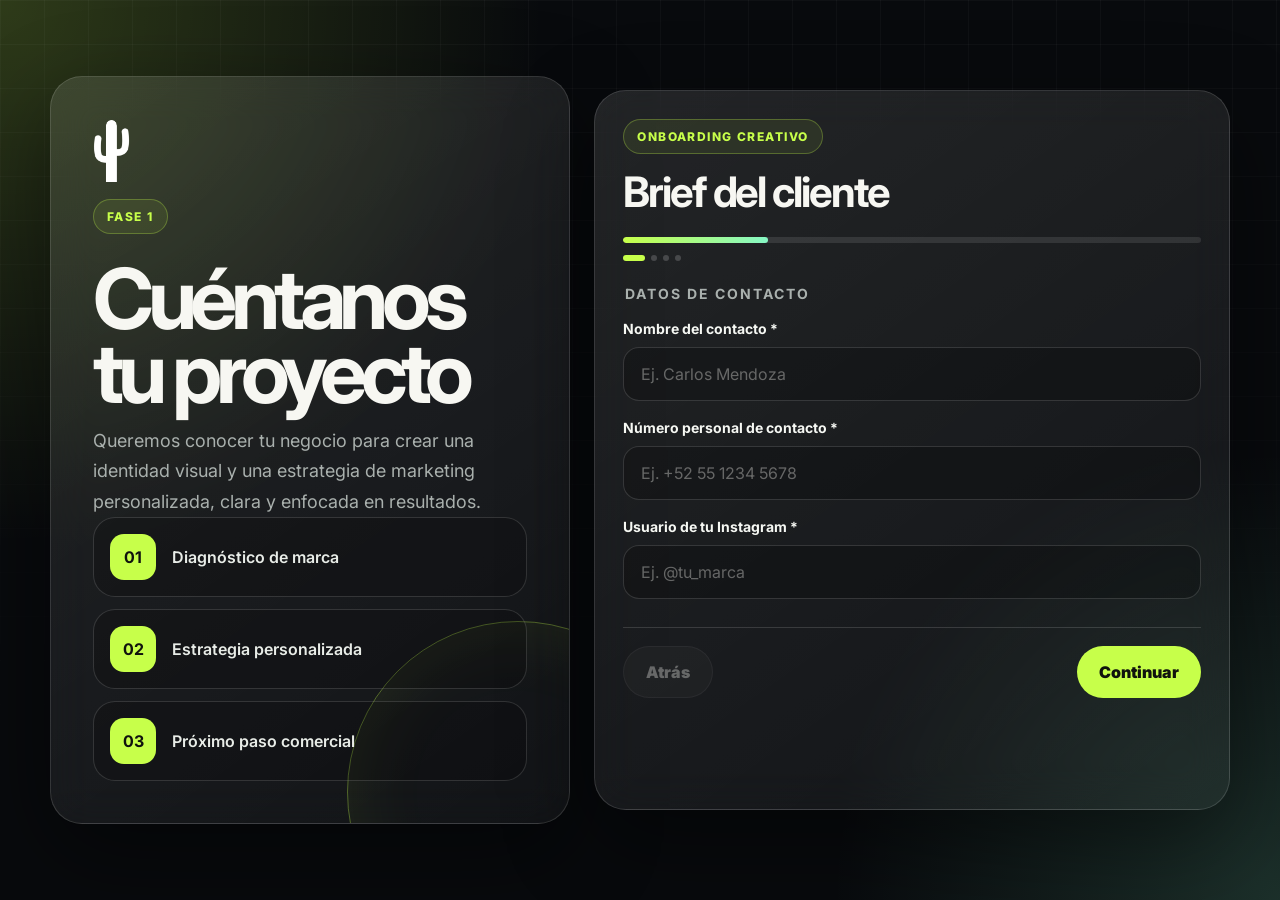
==== form/index.html @ e1feb00f "feat: landing page + reorganización de rutas - / → landing page con hero, servicios, proceso y CTA -" ====
<!DOCTYPE html>
<html lang="es">
<head>
  <meta charset="UTF-8" />
  <meta name="viewport" content="width=device-width, initial-scale=1.0, viewport-fit=cover" />
  <meta name="theme-color" content="#080a0d" />
  <meta name="apple-mobile-web-app-capable" content="yes" />
  <meta name="apple-mobile-web-app-status-bar-style" content="black-translucent" />
  <title>Kactus Agency | Cuéntanos tu Proyecto</title>
  <meta name="description" content="Formulario moderno para conocer tu negocio y crear una estrategia personalizada de marketing." />
  <link rel="preconnect" href="https://fonts.googleapis.com">
  <link rel="preconnect" href="https://fonts.gstatic.com" crossorigin>
  <link href="https://fonts.googleapis.com/css2?family=Inter:wght@400;500;600;700;800&display=swap" rel="stylesheet">
  <link rel="stylesheet" href="../styles.css" />
</head>
<body>
  <main class="page-shell">
    <section class="hero-panel" aria-label="Presentación del formulario">
      <img src="../logo.png" alt="Kactus Agency" class="brand-logo" />
      <div class="brand-pill">FASE 1</div>
      <h1>Cuéntanos tu proyecto</h1>
      <p>
        Queremos conocer tu negocio para crear una identidad visual y una estrategia de marketing
        personalizada, clara y enfocada en resultados.
      </p>

      <div class="hero-stats" aria-label="Beneficios">
        <article>
          <strong>01</strong>
          <span>Diagnóstico de marca</span>
        </article>
        <article>
          <strong>02</strong>
          <span>Estrategia personalizada</span>
        </article>
        <article>
          <strong>03</strong>
          <span>Próximo paso comercial</span>
        </article>
      </div>
    </section>

    <section class="form-panel" aria-label="Formulario de proyecto">
      <div class="form-header">
        <div>
          <span class="eyebrow">Onboarding creativo</span>
          <h2>Brief del cliente</h2>
        </div>
      </div>

      <div class="progress" aria-hidden="true">
        <div class="progress-bar" id="progressBar"></div>
      </div>
      <div class="step-dots" id="stepDots" aria-hidden="true"></div>

      <form id="projectForm" novalidate>

        <!-- Paso 1 -->
        <fieldset class="form-step is-active" data-step="1">
          <legend>Datos de contacto</legend>

          <label class="field">
            <span>Nombre del contacto *</span>
            <input type="text" name="nombre" placeholder="Ej. Carlos Mendoza" required />
            <small class="error">Escribe el nombre del contacto.</small>
          </label>

          <label class="field">
            <span>Número personal de contacto *</span>
            <input type="tel" name="telefono" placeholder="Ej. +52 55 1234 5678" required />
            <small class="error">Escribe un número válido.</small>
          </label>

          <label class="field">
            <span>Usuario de tu Instagram *</span>
            <input type="text" name="instagram" placeholder="Ej. @tu_marca" required />
            <small class="error">Escribe el usuario de Instagram.</small>
          </label>
        </fieldset>

        <!-- Paso 2 -->
        <fieldset class="form-step" data-step="2">
          <legend>Contexto del negocio</legend>

          <div class="field-group" data-required="true">
            <p>¿Tienes experiencia con otra agencia de marketing? *</p>
            <div class="options-grid" id="experienciaOpciones">
              <label class="option-card">
                <input type="radio" name="experiencia_agencia" value="Sí" required />
                <span>Sí</span>
              </label>
              <label class="option-card">
                <input type="radio" name="experiencia_agencia" value="No" />
                <span>No</span>
              </label>
              <label class="option-card">
                <input type="radio" name="experiencia_agencia" value="Lo hacemos nosotros mismos" />
                <span>Lo hacemos nosotros mismos</span>
              </label>
            </div>
            <small class="error">Selecciona una opción.</small>
          </div>

          <label class="field" id="fieldExperiencia">
            <span id="labelExperiencia">Describe tu experiencia *</span>
            <textarea name="descripcion_experiencia" rows="4"
              placeholder="Cuéntanos qué funcionó, qué no y qué quieres mejorar." required></textarea>
            <small class="error">Completa este campo.</small>
          </label>

          <label class="field">
            <span>¿A qué se dedica tu negocio? *</span>
            <textarea name="negocio" rows="3"
              placeholder="Ej. Restaurante, tienda de ropa, inmobiliaria, clínica, marca personal…" required></textarea>
            <small class="error">Cuéntanos a qué se dedica tu negocio.</small>
          </label>
        </fieldset>

        <!-- Paso 3 -->
        <fieldset class="form-step" data-step="3">
          <legend>Marketing y ventas</legend>

          <label class="field">
            <span>¿Cuál es el proceso que sigue una persona en redes sociales para convertirse en tu cliente? *</span>
            <textarea name="proceso_cliente" rows="4"
              placeholder="Ej. Mi cliente ve mi Instagram, me manda WhatsApp y compra por ese medio." required></textarea>
            <small class="error">Explica el proceso actual.</small>
          </label>

          <div class="field-group" data-required="true">
            <p>¿Qué te gustaría lograr con el marketing? *</p>
            <div class="options-grid">
              <label class="option-card">
                <input type="checkbox" name="objetivos" value="Atraer clientes" />
                <span>Atraer clientes</span>
              </label>
              <label class="option-card">
                <input type="checkbox" name="objetivos" value="Vender más" />
                <span>Vender más</span>
              </label>
              <label class="option-card">
                <input type="checkbox" name="objetivos" value="Mejorar imagen" />
                <span>Mejorar imagen</span>
              </label>
            </div>
            <small class="error">Elige al menos un objetivo.</small>
          </div>

          <div class="field-group" data-required="true">
            <p>¿Qué servicio buscas? *</p>
            <div class="options-stack">
              <label class="option-card wide">
                <input type="checkbox" name="servicios" value="Creación de contenido" />
                <span>Creación de contenido para redes sociales <em>(Reels, fotografías profesionales y diseños)</em></span>
              </label>
              <label class="option-card wide">
                <input type="checkbox" name="servicios" value="Meta Ads" />
                <span>Anuncios de Facebook e Instagram para tu negocio</span>
              </label>
              <label class="option-card wide">
                <input type="checkbox" name="servicios" value="Apoyo comercial" />
                <span>Herramientas para vender más <em>(Apoyo comercial)</em></span>
              </label>
            </div>
            <small class="error">Elige al menos un servicio.</small>
          </div>
        </fieldset>

        <!-- Paso 4 -->
        <fieldset class="form-step" data-step="4">
          <legend>Inversión y próximos pasos</legend>

          <label class="field">
            <span>¿Cuáles son las marcas que se asimilan a tu concepto? *</span>
            <textarea name="referencias" rows="3"
              placeholder="Agrega sus usuarios de Instagram o enlaces." required></textarea>
            <small class="error">Agrega al menos una referencia.</small>
          </label>

          <label class="field">
            <span>¿En qué crees que podemos ayudarte? *</span>
            <textarea name="ayuda" rows="4"
              placeholder="Ej. Mejorar contenido, aumentar leads, ordenar ventas, lanzar campaña…" required></textarea>
            <small class="error">Cuéntanos cómo podemos ayudarte.</small>
          </label>

          <div class="field-group" data-required="true">
            <p>¿Cuánto estás dispuesto a invertir mensualmente para escalar tu negocio si los resultados son medibles? *</p>
            <div class="options-stack">
              <label class="option-card wide">
                <input type="radio" name="inversion" value="$10,000 – $12,000 MXN" required />
                <span>$10,000 – $12,000 MXN <em>· Contenido</em></span>
              </label>
              <label class="option-card wide">
                <input type="radio" name="inversion" value="$12,000 – $15,000 MXN" />
                <span>$12,000 – $15,000 MXN <em>· Anuncios, contenido y apoyo comercial</em></span>
              </label>
              <label class="option-card wide">
                <input type="radio" name="inversion" value="$15,000 – $20,000 MXN" />
                <span>$15,000 – $20,000 MXN <em>· Anuncios, contenido y apoyo comercial</em></span>
              </label>
            </div>
            <small class="error">Selecciona una inversión.</small>
          </div>

          <label class="field">
            <span>¿Cuánto vende actualmente tu marca sin redes sociales?</span>
            <input type="text" name="ventas_actuales"
              placeholder="No es necesario aquí, podemos verlo en la llamada de la etapa 2." />
          </label>

          <label class="field">
            <span>¿Quién cierra las ventas actualmente? *</span>
            <input type="text" name="cierre_ventas"
              placeholder="Ej. Yo, un vendedor, recepción, WhatsApp, equipo comercial…" required />
            <small class="error">Indica quién cierra las ventas.</small>
          </label>

          <label class="field">
            <span>¿Cuándo te gustaría comenzar? *</span>
            <input type="date" name="fecha_inicio" required />
            <small class="error">Selecciona una fecha.</small>
          </label>

          <label class="field">
            <span>Información extra</span>
            <textarea name="info_extra" rows="4"
              placeholder="Si tienes una idea concreta o quieres agregar información que nos ayude a entender mejor el proyecto, agrégala aquí. (Mientras más detalles, mejor.)"></textarea>
          </label>
        </fieldset>

        <div class="form-actions">
          <button class="btn ghost" type="button" id="prevBtn">Atrás</button>
          <button class="btn primary" type="button" id="nextBtn">Continuar</button>
          <button class="btn primary is-hidden" type="submit" id="submitBtn">Enviar briefing</button>
        </div>
      </form>

    </section>
  </main>

  <div class="modal-overlay" id="modalOverlay" hidden>
    <div class="success-card" id="successCard">
      <img src="../logo.png" alt="Kactus Agency" class="brand-logo modal-logo" />
      <svg class="success-check" viewBox="0 0 52 52" xmlns="http://www.w3.org/2000/svg" aria-hidden="true">
        <circle class="check-circle" pathLength="100" cx="26" cy="26" r="23" fill="none"/>
        <path class="check-mark" pathLength="100" fill="none" d="M14.1 27.2l7.1 7.2 16.7-16.8"/>
      </svg>
      <h3>¡Fase 1 terminada!</h3>
      <p>Tus respuestas están listas. Envíalas a Kactus Agency por WhatsApp, por correo o por ambos.</p>
      <div class="modal-actions">
        <div class="modal-split">
          <button class="btn wa-btn" type="button" id="waBtn">
            <svg width="17" height="17" viewBox="0 0 24 24" fill="currentColor" aria-hidden="true"><path d="M17.472 14.382c-.297-.149-1.758-.867-2.03-.967-.273-.099-.471-.148-.67.15-.197.297-.767.966-.94 1.164-.173.199-.347.223-.644.075-.297-.15-1.255-.463-2.39-1.475-.883-.788-1.48-1.761-1.653-2.059-.173-.297-.018-.458.13-.606.134-.133.298-.347.446-.52.149-.174.198-.298.298-.497.099-.198.05-.371-.025-.52-.075-.149-.669-1.612-.916-2.207-.242-.579-.487-.5-.669-.51-.173-.008-.371-.01-.57-.01-.198 0-.52.074-.792.372-.272.297-1.04 1.016-1.04 2.479 0 1.462 1.065 2.875 1.213 3.074.149.198 2.096 3.2 5.077 4.487.709.306 1.262.489 1.694.625.712.227 1.36.195 1.871.118.571-.085 1.758-.719 2.006-1.413.248-.694.248-1.289.173-1.413-.074-.124-.272-.198-.57-.347m-5.421 7.403h-.004a9.87 9.87 0 0 1-5.031-1.378l-.361-.214-3.741.982.998-3.648-.235-.374a9.86 9.86 0 0 1-1.51-5.26c.001-5.45 4.436-9.884 9.888-9.884 2.64 0 5.122 1.03 6.988 2.898a9.825 9.825 0 0 1 2.893 6.994c-.003 5.45-4.437 9.884-9.885 9.884m8.413-18.297A11.815 11.815 0 0 0 12.05 0C5.495 0 .16 5.335.157 11.892c0 2.096.547 4.142 1.588 5.945L.057 24l6.305-1.654a11.882 11.882 0 0 0 5.683 1.448h.005c6.554 0 11.89-5.335 11.893-11.893a11.821 11.821 0 0 0-3.48-8.413Z"/></svg>
            <span>WhatsApp</span>
          </button>
          <button class="btn ghost" type="button" id="emailBtn">
            <svg width="17" height="17" viewBox="0 0 24 24" fill="none" stroke="currentColor" stroke-width="2" stroke-linecap="round" stroke-linejoin="round" aria-hidden="true"><rect width="20" height="16" x="2" y="4" rx="2"/><path d="m22 7-8.97 5.7a1.94 1.94 0 0 1-2.06 0L2 7"/></svg>
            <span>Correo</span>
          </button>
        </div>
        <button class="btn primary" type="button" id="ambosBtn">
          <span>Enviar para ambos</span>
        </button>
      </div>
      <button class="btn-link" type="button" id="resetBtn">Enviar otro formulario</button>
    </div>
  </div>

  <script src="../script.js"></script>
</body>
</html>
---- styles.css ----
:root {
  --bg: #080a0d;
  --panel: rgba(255, 255, 255, 0.08);
  --panel-strong: rgba(255, 255, 255, 0.13);
  --text: #f7f7f2;
  --muted: #a9b0ad;
  --line: rgba(255, 255, 255, 0.14);
  --accent: #c7ff4a;
  --accent-2: #86f7c5;
  --danger: #ff6b6b;
  --radius-xl: 32px;
  --radius-lg: 22px;
  --radius-md: 16px;
  --shadow: 0 30px 90px rgba(0, 0, 0, 0.45);
}

* {
  box-sizing: border-box;
}

html {
  scroll-behavior: smooth;
}

body {
  margin: 0;
  min-height: 100vh;
  font-family: "Inter", system-ui, -apple-system, BlinkMacSystemFont, "Segoe UI", sans-serif;
  color: var(--text);
  background:
    radial-gradient(circle at top left, rgba(199, 255, 74, 0.20), transparent 34rem),
    radial-gradient(circle at bottom right, rgba(134, 247, 197, 0.16), transparent 28rem),
    var(--bg);
}

body::before {
  content: "";
  position: fixed;
  inset: 0;
  pointer-events: none;
  background-image: linear-gradient(rgba(255,255,255,0.03) 1px, transparent 1px), linear-gradient(90deg, rgba(255,255,255,0.03) 1px, transparent 1px);
  background-size: 44px 44px;
  mask-image: linear-gradient(to bottom, black, transparent 88%);
}

button,
input,
textarea {
  font: inherit;
}

.page-shell {
  width: min(1180px, calc(100% - 32px));
  margin: 0 auto;
  min-height: 100vh;
  display: grid;
  grid-template-columns: 0.9fr 1.1fr;
  gap: 24px;
  align-items: center;
  padding: 36px 0;
}

.hero-panel,
.form-panel {
  position: relative;
  border: 1px solid var(--line);
  background: linear-gradient(145deg, rgba(255,255,255,0.11), rgba(255,255,255,0.045));
  backdrop-filter: blur(22px);
  box-shadow: var(--shadow);
}

.hero-panel {
  min-height: 720px;
  border-radius: var(--radius-xl);
  padding: 42px;
  overflow: hidden;
  display: flex;
  flex-direction: column;
  justify-content: space-between;
}

.hero-panel::after {
  content: "";
  position: absolute;
  right: -120px;
  bottom: -140px;
  width: 340px;
  height: 340px;
  border-radius: 999px;
  border: 1px solid rgba(199, 255, 74, 0.35);
  box-shadow: inset 0 0 80px rgba(199, 255, 74, 0.08);
}

.brand-logo {
  height: 64px;
  width: auto;
  display: block;
  align-self: flex-start;
  margin-bottom: 16px;
  animation: flotar 4s ease-in-out infinite;
}

@keyframes flotar {
  0%, 100% { transform: translateY(0);    }
  50%       { transform: translateY(-8px); }
}

.modal-logo {
  height: 48px;
  margin: 0 auto 20px;
}

.brand-pill,
.eyebrow {
  width: fit-content;
  display: inline-flex;
  align-items: center;
  gap: 8px;
  border: 1px solid rgba(199, 255, 74, 0.28);
  color: var(--accent);
  background: rgba(199, 255, 74, 0.08);
  padding: 9px 13px;
  border-radius: 999px;
  font-size: 12px;
  font-weight: 800;
  letter-spacing: 0.12em;
  text-transform: uppercase;
}

.hero-panel h1 {
  max-width: 520px;
  margin: 28px 0 16px;
  font-size: clamp(48px, 7vw, 84px);
  line-height: 0.88;
  letter-spacing: -0.075em;
}

.hero-panel p {
  max-width: 500px;
  margin: 0;
  color: var(--muted);
  font-size: 18px;
  line-height: 1.7;
}

.hero-stats {
  position: relative;
  z-index: 1;
  display: grid;
  gap: 12px;
}

.hero-stats article {
  display: flex;
  align-items: center;
  gap: 16px;
  padding: 16px;
  border: 1px solid var(--line);
  border-radius: var(--radius-lg);
  background: rgba(0, 0, 0, 0.18);
}

.hero-stats strong {
  display: grid;
  place-items: center;
  width: 46px;
  height: 46px;
  border-radius: 14px;
  color: #10130d;
  background: var(--accent);
}

.hero-stats span {
  color: #e8ece7;
  font-weight: 600;
}

.form-panel {
  border-radius: var(--radius-xl);
  padding: 28px;
  min-height: 720px;
}

.form-header {
  display: flex;
  align-items: flex-start;
  justify-content: space-between;
  gap: 16px;
  margin-bottom: 20px;
}

.form-header h2 {
  margin: 12px 0 0;
  font-size: clamp(28px, 4vw, 42px);
  letter-spacing: -0.05em;
}


.progress {
  width: 100%;
  height: 6px;
  overflow: hidden;
  border-radius: 999px;
  background: rgba(255, 255, 255, 0.10);
  margin-bottom: 12px;
}

.step-dots {
  display: flex;
  gap: 6px;
  margin-bottom: 24px;
}

.step-dot {
  height: 6px;
  width: 6px;
  border-radius: 999px;
  background: rgba(255, 255, 255, 0.18);
  transition: width 260ms ease, background 260ms ease;
}

.step-dot.is-done {
  background: rgba(199, 255, 74, 0.45);
}

.step-dot.is-active {
  width: 22px;
  background: var(--accent);
}

.progress-bar {
  height: 100%;
  width: 25%;
  border-radius: inherit;
  background: linear-gradient(90deg, var(--accent), var(--accent-2));
  transition: width 260ms ease;
}

form {
  display: block;
}

fieldset {
  margin: 0;
  padding: 0;
  border: 0;
}

legend {
  margin-bottom: 18px;
  font-size: 14px;
  color: var(--muted);
  font-weight: 700;
  text-transform: uppercase;
  letter-spacing: 0.14em;
}

.form-step {
  display: none;
  animation: fadeUp 240ms ease;
}

.form-step.is-active {
  display: grid;
  gap: 18px;
}

.field,
.field-group {
  display: grid;
  gap: 10px;
}

.field span,
.field-group p {
  margin: 0;
  color: #f6f8f3;
  font-size: 14px;
  font-weight: 700;
}

input,
textarea {
  width: 100%;
  border: 1px solid var(--line);
  border-radius: var(--radius-md);
  outline: none;
  color: var(--text);
  background: rgba(0, 0, 0, 0.22);
  padding: 16px 17px;
  transition: border-color 160ms ease, background 160ms ease, transform 160ms ease;
}

input[type="date"] {
  color-scheme: dark;
}

textarea {
  resize: vertical;
  min-height: 116px;
}

input:focus,
textarea:focus {
  border-color: rgba(199, 255, 74, 0.78);
  background: rgba(0, 0, 0, 0.34);
}

input::placeholder,
textarea::placeholder {
  color: rgba(247, 247, 242, 0.36);
}

.options-grid,
.options-stack {
  display: grid;
  gap: 12px;
}

.options-grid {
  grid-template-columns: repeat(3, 1fr);
}

.option-card {
  position: relative;
  min-height: 68px;
  display: flex;
  align-items: center;
  justify-content: center;
  gap: 10px;
  padding: 14px;
  text-align: center;
  cursor: pointer;
  border: 1px solid var(--line);
  border-radius: var(--radius-md);
  background: rgba(0, 0, 0, 0.22);
  transition: border-color 160ms ease, transform 160ms ease, background 160ms ease;
}

.option-card.wide {
  justify-content: flex-start;
  text-align: left;
}

.option-card:hover {
  transform: translateY(-1px);
  border-color: rgba(199, 255, 74, 0.36);
  background: rgba(255, 255, 255, 0.08);
}

.option-card input {
  position: absolute;
  opacity: 0;
  pointer-events: none;
}

.option-card span {
  color: #edf0ea;
  font-size: 14px;
  font-weight: 700;
}

.option-card span em {
  display: block;
  font-style: normal;
  font-weight: 500;
  color: var(--muted);
  font-size: 12px;
  margin-top: 2px;
}

.option-card:has(input:checked) {
  border-color: rgba(199, 255, 74, 0.85);
  background: rgba(199, 255, 74, 0.12);
}

.option-card:has(input:checked)::after {
  content: "✓";
  display: grid;
  place-items: center;
  width: 24px;
  height: 24px;
  margin-left: auto;
  border-radius: 999px;
  color: #10130d;
  background: var(--accent);
  font-size: 13px;
  font-weight: 900;
}

.error {
  display: none;
  color: var(--danger);
  font-size: 12px;
  font-weight: 700;
}

.field.is-invalid input,
.field.is-invalid textarea,
.field-group.is-invalid .option-card {
  border-color: rgba(255, 107, 107, 0.78);
}

.field.is-invalid .error,
.field-group.is-invalid .error {
  display: block;
}

.form-actions {
  display: flex;
  justify-content: space-between;
  gap: 12px;
  margin-top: 28px;
  padding-top: 18px;
  border-top: 1px solid var(--line);
}

.btn {
  min-height: 52px;
  border: 0;
  border-radius: 999px;
  padding: 0 22px;
  cursor: pointer;
  font-weight: 900;
  display: inline-flex;
  align-items: center;
  justify-content: center;
  gap: 8px;
  transition: transform 160ms ease, opacity 160ms ease, background 160ms ease;
}

.btn:hover {
  transform: translateY(-1px);
}

.btn:active {
  transform: translateY(0);
}

.btn.primary {
  margin-left: auto;
  color: #10130d;
  background: var(--accent);
}

.btn.ghost {
  color: var(--text);
  border: 1px solid var(--line);
  background: rgba(255, 255, 255, 0.08);
}

.btn[disabled] {
  opacity: 0.35;
  cursor: not-allowed;
  transform: none;
}

.is-hidden {
  display: none !important;
}

.modal-overlay {
  position: fixed;
  inset: 0;
  z-index: 200;
  display: flex;
  align-items: center;
  justify-content: center;
  padding: 24px;
  background: rgba(8, 10, 13, 0.72);
  backdrop-filter: blur(14px);
  animation: fadeIn 220ms ease;
}

.modal-overlay[hidden] {
  display: none;
}

.success-card {
  max-width: 480px;
  width: 100%;
  padding: 40px 36px;
  border: 1px solid rgba(199, 255, 74, 0.28);
  border-radius: var(--radius-xl);
  background: linear-gradient(145deg, rgba(255,255,255,0.13), rgba(255,255,255,0.05));
  backdrop-filter: blur(22px);
  box-shadow: var(--shadow);
  text-align: center;
  animation: fadeUp 300ms ease;
}

.success-check {
  width: 72px;
  height: 72px;
  display: block;
  margin: 0 auto 24px;
}

.check-circle {
  stroke: var(--accent);
  stroke-width: 2;
  stroke-dasharray: 100;
  stroke-dashoffset: 100;
  animation: drawCircle 0.6s cubic-bezier(0.65, 0, 0.45, 1) 0.1s forwards;
}

.check-mark {
  stroke: var(--accent);
  stroke-width: 3.5;
  stroke-linecap: round;
  stroke-linejoin: round;
  stroke-dasharray: 100;
  stroke-dashoffset: 100;
  animation: drawMark 0.4s cubic-bezier(0.65, 0, 0.45, 1) 0.65s forwards;
}

.modal-actions {
  display: flex;
  flex-direction: column;
  gap: 10px;
  width: 100%;
  margin: 8px 0 4px;
}

.modal-actions .btn {
  width: 100%;
}

.modal-split {
  display: grid;
  grid-template-columns: 1fr 1fr;
  gap: 10px;
}

.wa-btn {
  background: #25d366;
  color: #fff;
}

.wa-btn:hover {
  background: #1ebe5c;
}

.btn-link {
  background: none;
  border: none;
  color: var(--muted);
  font-size: 13px;
  font-weight: 600;
  font-family: inherit;
  cursor: pointer;
  padding: 8px;
  text-decoration: underline;
}

.btn-link:hover {
  color: var(--text);
}

.success-card h3 {
  margin: 0 0 8px;
  font-size: 30px;
  letter-spacing: -0.04em;
}

.success-card p {
  max-width: 460px;
  margin: 0 auto 22px;
  color: var(--muted);
  line-height: 1.6;
}

@keyframes fadeUp {
  from {
    opacity: 0;
    transform: translateY(8px);
  }
  to {
    opacity: 1;
    transform: translateY(0);
  }
}

@keyframes fadeIn {
  from { opacity: 0; }
  to   { opacity: 1; }
}

@keyframes drawCircle {
  to { stroke-dashoffset: 0; }
}

@keyframes drawMark {
  to { stroke-dashoffset: 0; }
}

@media (max-width: 980px) {
  .page-shell {
    grid-template-columns: 1fr;
    gap: 16px;
    padding: 18px 0;
  }

  .hero-panel,
  .form-panel {
    min-height: auto;
  }

  .hero-panel {
    padding: 28px;
  }
}

@media (max-width: 680px) {
  .page-shell {
    width: min(100% - 32px, 1180px);
    gap: 12px;
  }

  .hero-panel {
    border-radius: 24px;
    padding: 22px 22px 18px;
  }

  .hero-panel::after {
    display: none;
  }

  .hero-panel h1 {
    font-size: 38px;
    margin: 18px 0 12px;
  }

  .hero-panel p {
    font-size: 14px;
    line-height: 1.6;
  }

  .hero-stats {
    display: grid;
    grid-template-columns: 1fr;
    margin-top: 16px;
    gap: 8px;
  }

  .hero-stats article {
    padding: 12px 14px;
  }

  .hero-stats strong {
    width: 36px;
    height: 36px;
    border-radius: 10px;
    flex-shrink: 0;
  }

  .form-panel {
    border-radius: 24px;
    padding: 22px;
  }

  .options-grid {
    grid-template-columns: 1fr;
  }

  .form-header {
    align-items: center;
  }

  .form-actions {
    position: sticky;
    bottom: 0;
    z-index: 10;
    margin-inline: -22px;
    padding: 14px 22px max(14px, env(safe-area-inset-bottom));
    background: linear-gradient(to top, rgba(8, 10, 13, 0.97) 40%, rgba(8, 10, 13, 0.75), transparent);
    backdrop-filter: blur(12px);
  }

  .btn {
    flex: 1;
    padding-inline: 16px;
  }

  /* Modal como bottom sheet en móvil */
  .modal-overlay {
    align-items: flex-end;
    padding: 0;
  }

  .success-card {
    border-radius: var(--radius-xl) var(--radius-xl) 0 0;
    max-height: 92vh;
    overflow-y: auto;
    padding: 32px 24px max(28px, env(safe-area-inset-bottom));
    animation: slideUp 320ms cubic-bezier(0.22, 1, 0.36, 1);
  }

  .modal-logo {
    height: 40px;
    margin-bottom: 16px;
  }

  .success-check {
    width: 58px;
    height: 58px;
    margin-bottom: 16px;
  }
}

@media (max-width: 400px) {
  .page-shell {
    width: min(100% - 24px, 1180px);
  }

  .hero-panel {
    padding: 18px;
  }

  .hero-panel h1 {
    font-size: 30px;
    margin: 14px 0 10px;
  }

  .hero-panel p {
    display: none;
  }

  .hero-stats article {
    padding: 10px 12px;
  }

  .form-panel {
    border-radius: 20px;
    padding: 18px;
  }

  .form-actions {
    margin-inline: -18px;
    padding: 14px 18px max(12px, env(safe-area-inset-bottom));
  }

  .brand-pill {
    font-size: 10px;
    padding: 7px 11px;
  }

  .form-header h2 {
    font-size: 26px;
  }

  .step-counter {
    min-width: 48px;
    height: 36px;
    font-size: 13px;
  }

  .modal-split {
    grid-template-columns: 1fr;
  }
}

@keyframes slideUp {
  from { transform: translateY(100%); opacity: 0; }
  to   { transform: translateY(0);    opacity: 1; }
}
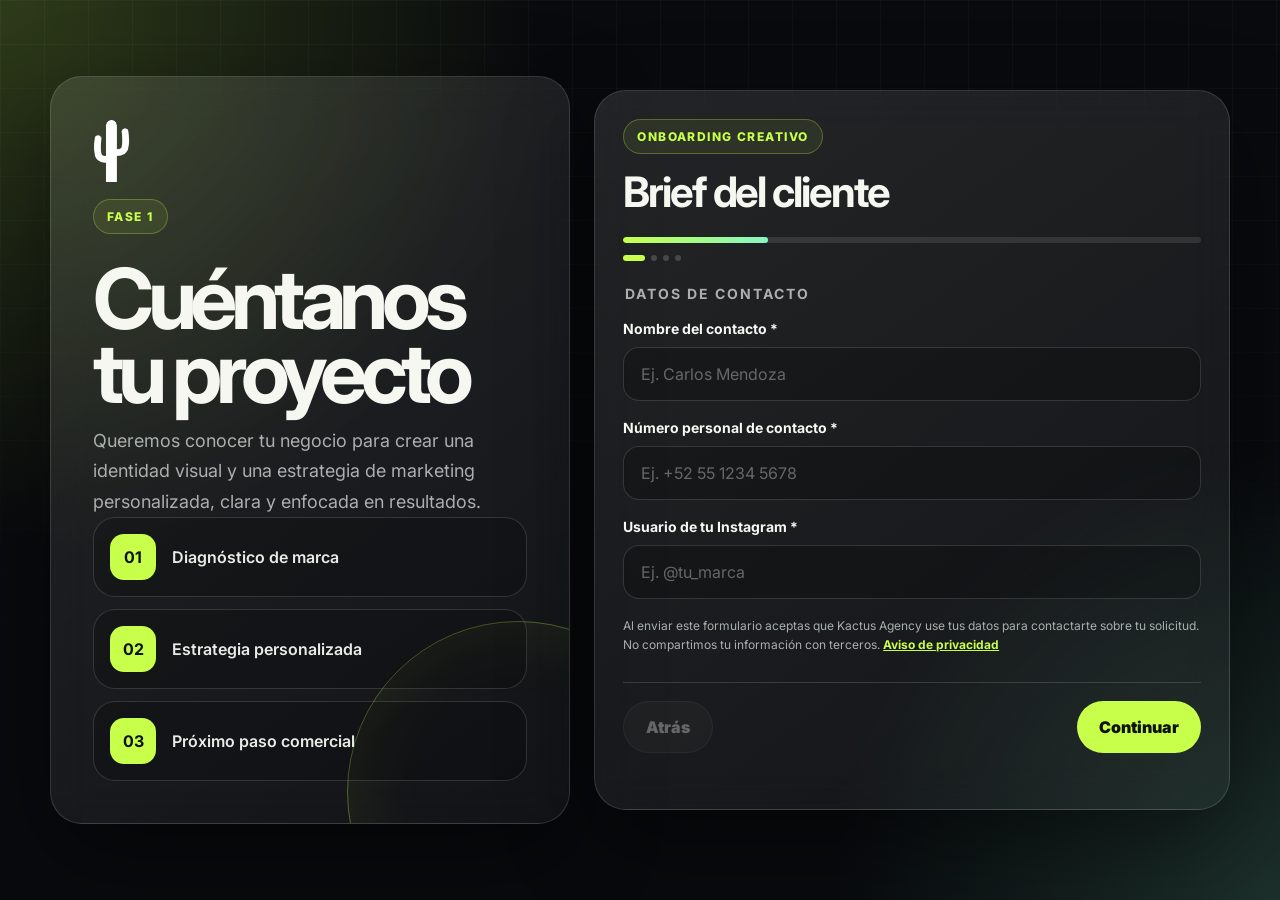
==== commit a242e5d4: "feat: actualización general - formulario, estilos, scripts y logo - Elimina Code.gs (movido fuera de" ====
--- a/form/index.html
+++ b/form/index.html
@@ -8,6 +8,16 @@
   <meta name="apple-mobile-web-app-status-bar-style" content="black-translucent" />
   <title>Kactus Agency | Cuéntanos tu Proyecto</title>
   <meta name="description" content="Formulario moderno para conocer tu negocio y crear una estrategia personalizada de marketing." />
+  <link rel="canonical" href="https://kactusagency.mx/form/" />
+  <meta property="og:title" content="Kactus Agency | Cuéntanos tu Proyecto" />
+  <meta property="og:description" content="Completa el brief de Kactus Agency para recibir una estrategia personalizada de marketing en México." />
+  <meta property="og:image" content="https://kactusagency.mx/assets/og-kactus.jpg" />
+  <meta property="og:url" content="https://kactusagency.mx/form/" />
+  <meta property="og:type" content="website" />
+  <meta name="twitter:card" content="summary_large_image" />
+  <meta name="twitter:title" content="Kactus Agency | Cuéntanos tu Proyecto" />
+  <meta name="twitter:description" content="Completa el brief de Kactus Agency para recibir una estrategia personalizada de marketing en México." />
+  <meta name="twitter:image" content="https://kactusagency.mx/assets/og-kactus.jpg" />
   <link rel="preconnect" href="https://fonts.googleapis.com">
   <link rel="preconnect" href="https://fonts.gstatic.com" crossorigin>
   <link href="https://fonts.googleapis.com/css2?family=Inter:wght@400;500;600;700;800&display=swap" rel="stylesheet">
@@ -54,6 +64,8 @@
       <div class="step-dots" id="stepDots" aria-hidden="true"></div>
 
       <form id="projectForm" novalidate>
+        <input class="hp-field" type="text" name="_gotcha" tabindex="-1" autocomplete="off" aria-hidden="true" />
+        <input type="hidden" name="_started_at" />
 
         <!-- Paso 1 -->
         <fieldset class="form-step is-active" data-step="1">
@@ -228,6 +240,13 @@
               placeholder="Si tienes una idea concreta o quieres agregar información que nos ayude a entender mejor el proyecto, agrégala aquí. (Mientras más detalles, mejor.)"></textarea>
           </label>
         </fieldset>
+
+        <p class="privacy-note">
+          Al enviar este formulario aceptas que Kactus Agency use tus datos para contactarte sobre tu solicitud.
+          No compartimos tu información con terceros.
+          <a href="../#privacidad">Aviso de privacidad</a>
+        </p>
+        <p class="form-status" id="formStatus" role="status" aria-live="polite"></p>
 
         <div class="form-actions">
           <button class="btn ghost" type="button" id="prevBtn">Atrás</button>
@@ -240,27 +259,27 @@
   </main>
 
   <div class="modal-overlay" id="modalOverlay" hidden>
-    <div class="success-card" id="successCard">
+    <div class="success-card" id="successCard" role="dialog" aria-modal="true" aria-labelledby="successTitle" aria-describedby="successDescription" tabindex="-1">
       <img src="../logo.png" alt="Kactus Agency" class="brand-logo modal-logo" />
       <svg class="success-check" viewBox="0 0 52 52" xmlns="http://www.w3.org/2000/svg" aria-hidden="true">
         <circle class="check-circle" pathLength="100" cx="26" cy="26" r="23" fill="none"/>
         <path class="check-mark" pathLength="100" fill="none" d="M14.1 27.2l7.1 7.2 16.7-16.8"/>
       </svg>
-      <h3>¡Fase 1 terminada!</h3>
-      <p>Tus respuestas están listas. Envíalas a Kactus Agency por WhatsApp, por correo o por ambos.</p>
+      <h3 id="successTitle">¡Fase 1 terminada!</h3>
+      <p id="successDescription">Tu brief fue enviado por correo a Kactus Agency. También puedes abrir WhatsApp con tus respuestas prellenadas.</p>
       <div class="modal-actions">
         <div class="modal-split">
           <button class="btn wa-btn" type="button" id="waBtn">
             <svg width="17" height="17" viewBox="0 0 24 24" fill="currentColor" aria-hidden="true"><path d="M17.472 14.382c-.297-.149-1.758-.867-2.03-.967-.273-.099-.471-.148-.67.15-.197.297-.767.966-.94 1.164-.173.199-.347.223-.644.075-.297-.15-1.255-.463-2.39-1.475-.883-.788-1.48-1.761-1.653-2.059-.173-.297-.018-.458.13-.606.134-.133.298-.347.446-.52.149-.174.198-.298.298-.497.099-.198.05-.371-.025-.52-.075-.149-.669-1.612-.916-2.207-.242-.579-.487-.5-.669-.51-.173-.008-.371-.01-.57-.01-.198 0-.52.074-.792.372-.272.297-1.04 1.016-1.04 2.479 0 1.462 1.065 2.875 1.213 3.074.149.198 2.096 3.2 5.077 4.487.709.306 1.262.489 1.694.625.712.227 1.36.195 1.871.118.571-.085 1.758-.719 2.006-1.413.248-.694.248-1.289.173-1.413-.074-.124-.272-.198-.57-.347m-5.421 7.403h-.004a9.87 9.87 0 0 1-5.031-1.378l-.361-.214-3.741.982.998-3.648-.235-.374a9.86 9.86 0 0 1-1.51-5.26c.001-5.45 4.436-9.884 9.888-9.884 2.64 0 5.122 1.03 6.988 2.898a9.825 9.825 0 0 1 2.893 6.994c-.003 5.45-4.437 9.884-9.885 9.884m8.413-18.297A11.815 11.815 0 0 0 12.05 0C5.495 0 .16 5.335.157 11.892c0 2.096.547 4.142 1.588 5.945L.057 24l6.305-1.654a11.882 11.882 0 0 0 5.683 1.448h.005c6.554 0 11.89-5.335 11.893-11.893a11.821 11.821 0 0 0-3.48-8.413Z"/></svg>
             <span>WhatsApp</span>
           </button>
-          <button class="btn ghost" type="button" id="emailBtn">
+          <button class="btn ghost" type="button" id="emailBtn" disabled>
             <svg width="17" height="17" viewBox="0 0 24 24" fill="none" stroke="currentColor" stroke-width="2" stroke-linecap="round" stroke-linejoin="round" aria-hidden="true"><rect width="20" height="16" x="2" y="4" rx="2"/><path d="m22 7-8.97 5.7a1.94 1.94 0 0 1-2.06 0L2 7"/></svg>
-            <span>Correo</span>
+            <span>Correo enviado</span>
           </button>
         </div>
         <button class="btn primary" type="button" id="ambosBtn">
-          <span>Enviar para ambos</span>
+          <span>Abrir WhatsApp</span>
         </button>
       </div>
       <button class="btn-link" type="button" id="resetBtn">Enviar otro formulario</button>
--- a/styles.css
+++ b/styles.css
@@ -108,6 +108,7 @@
 .modal-logo {
   height: 48px;
   margin: 0 auto 20px;
+  animation: none;
 }
 
 .brand-pill,
@@ -438,9 +439,12 @@
 }
 
 .btn.primary {
-  margin-left: auto;
   color: #10130d;
   background: var(--accent);
+}
+
+.form-actions .btn.primary {
+  margin-left: auto;
 }
 
 .btn.ghost {
@@ -453,6 +457,52 @@
   opacity: 0.35;
   cursor: not-allowed;
   transform: none;
+}
+
+.option-card:focus-within,
+.btn:focus-visible,
+.btn-link:focus-visible {
+  outline: 2px solid rgba(199, 255, 74, 0.9);
+  outline-offset: 3px;
+}
+
+.hp-field {
+  position: absolute;
+  left: -9999px;
+  width: 1px;
+  height: 1px;
+  opacity: 0;
+  pointer-events: none;
+}
+
+.privacy-note,
+.form-status {
+  margin: 18px 0 0;
+  color: var(--muted);
+  font-size: 12px;
+  line-height: 1.55;
+}
+
+.privacy-note a {
+  color: var(--accent);
+  font-weight: 700;
+}
+
+.form-status {
+  min-height: 20px;
+  font-weight: 700;
+}
+
+.form-status:empty {
+  display: none;
+}
+
+.form-status.is-error {
+  color: var(--danger);
+}
+
+.form-status.is-success {
+  color: var(--accent);
 }
 
 .is-hidden {
@@ -667,6 +717,10 @@
     align-items: center;
   }
 
+  .form-step.is-active {
+    padding-bottom: 88px;
+  }
+
   .form-actions {
     position: sticky;
     bottom: 0;
@@ -677,7 +731,7 @@
     backdrop-filter: blur(12px);
   }
 
-  .btn {
+  .form-actions .btn {
     flex: 1;
     padding-inline: 16px;
   }
@@ -749,12 +803,6 @@
     font-size: 26px;
   }
 
-  .step-counter {
-    min-width: 48px;
-    height: 36px;
-    font-size: 13px;
-  }
-
   .modal-split {
     grid-template-columns: 1fr;
   }
